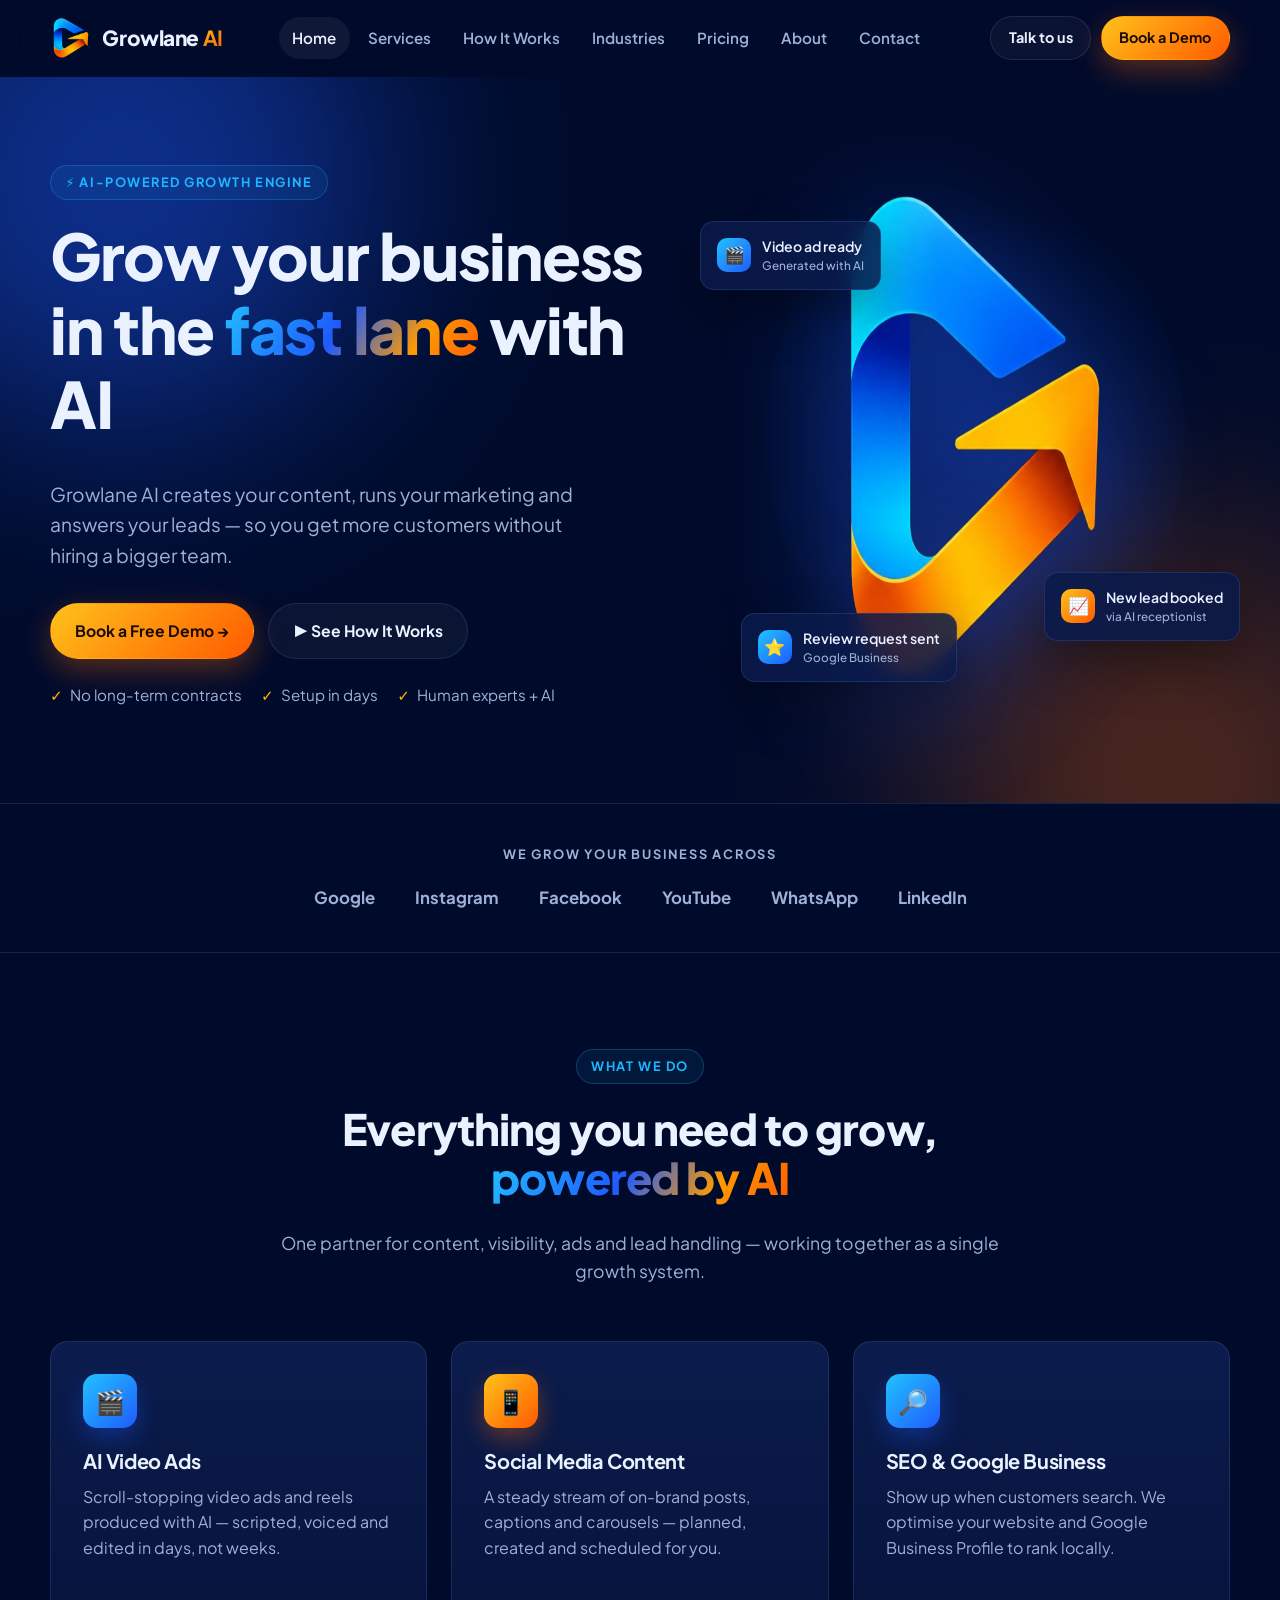
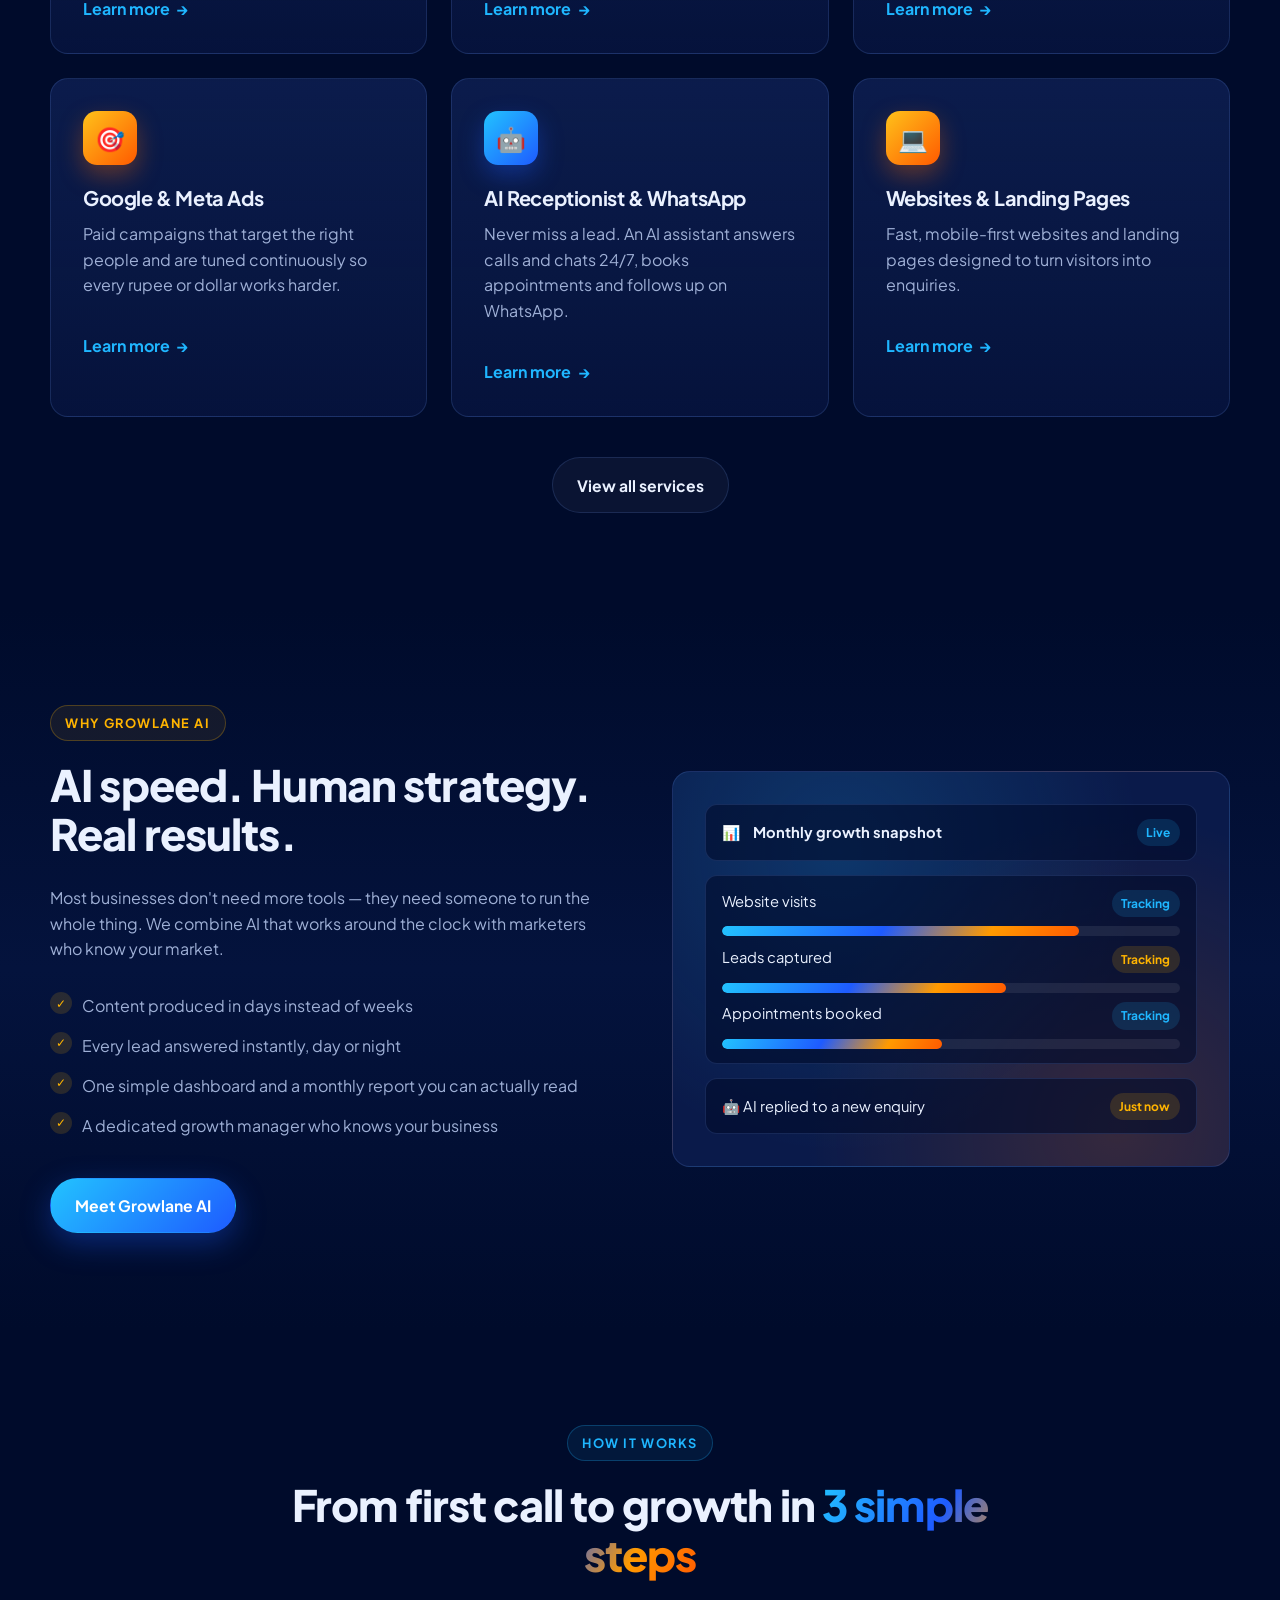
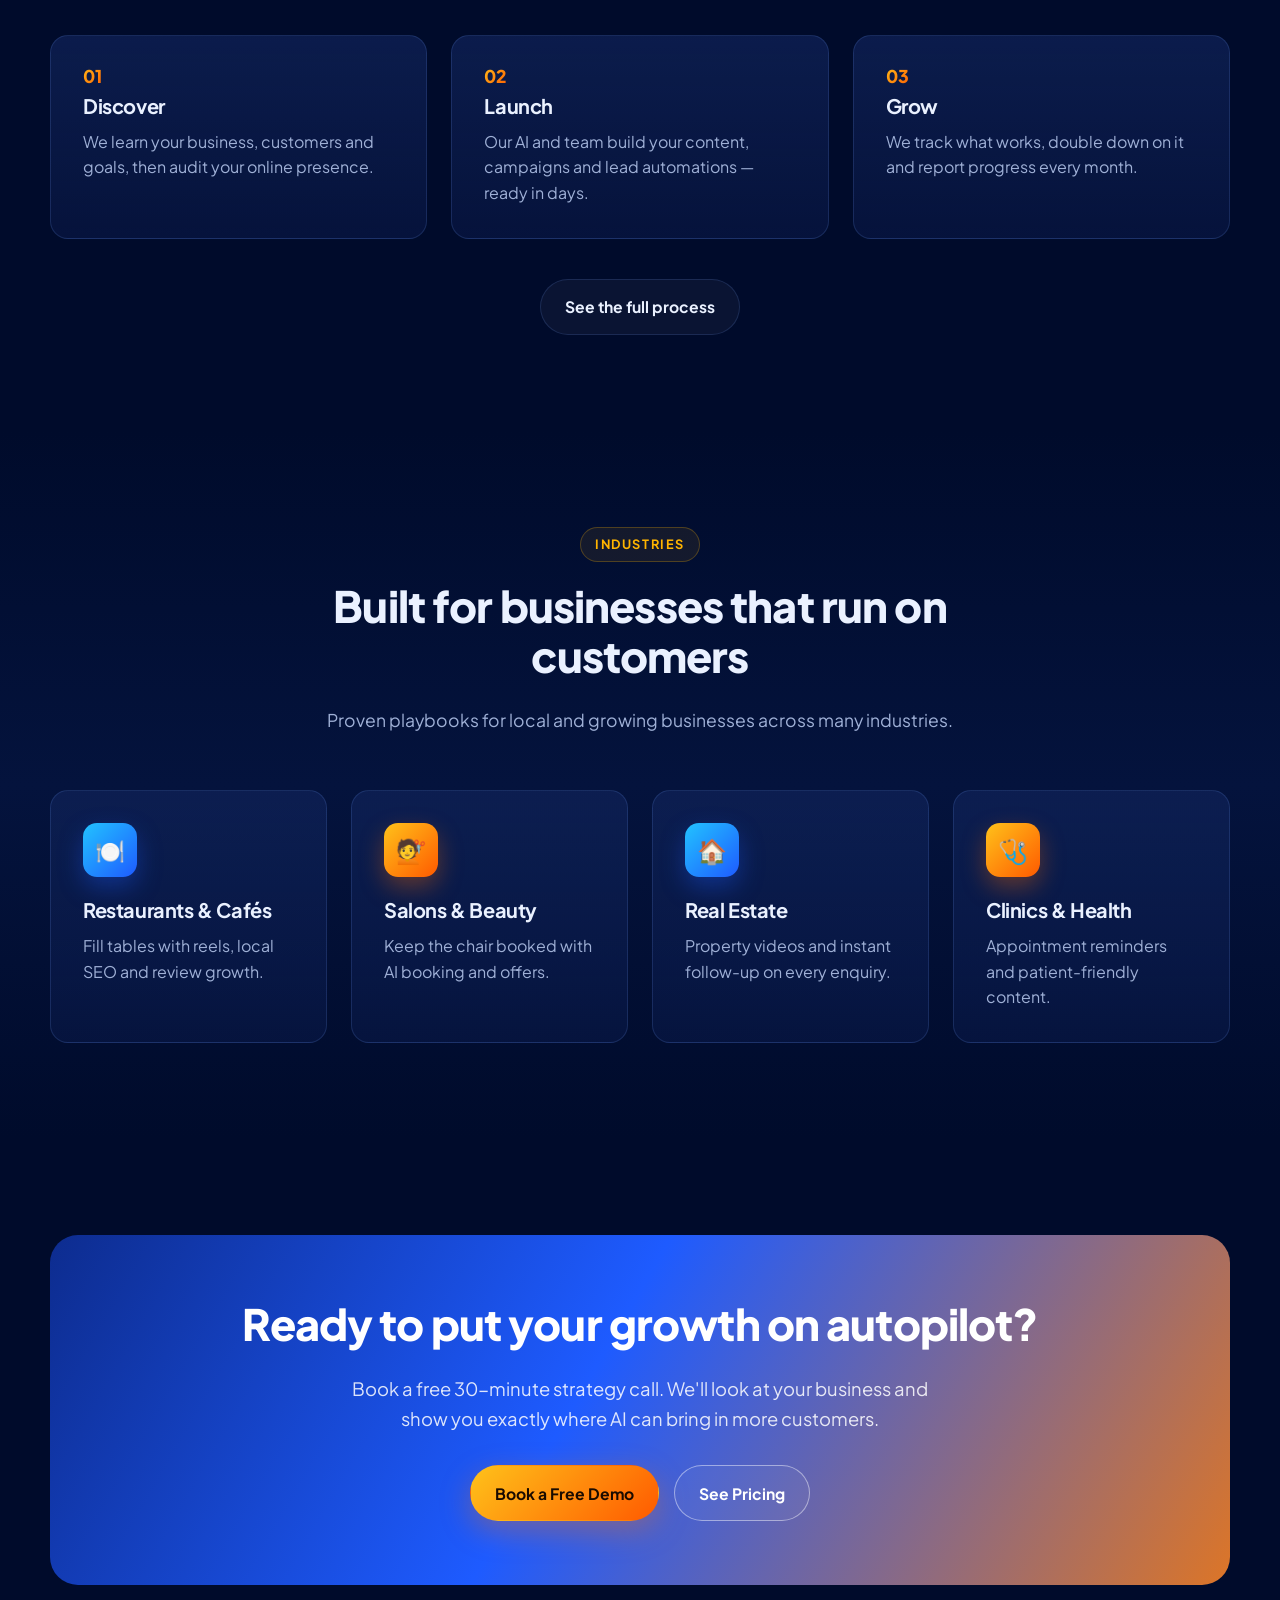
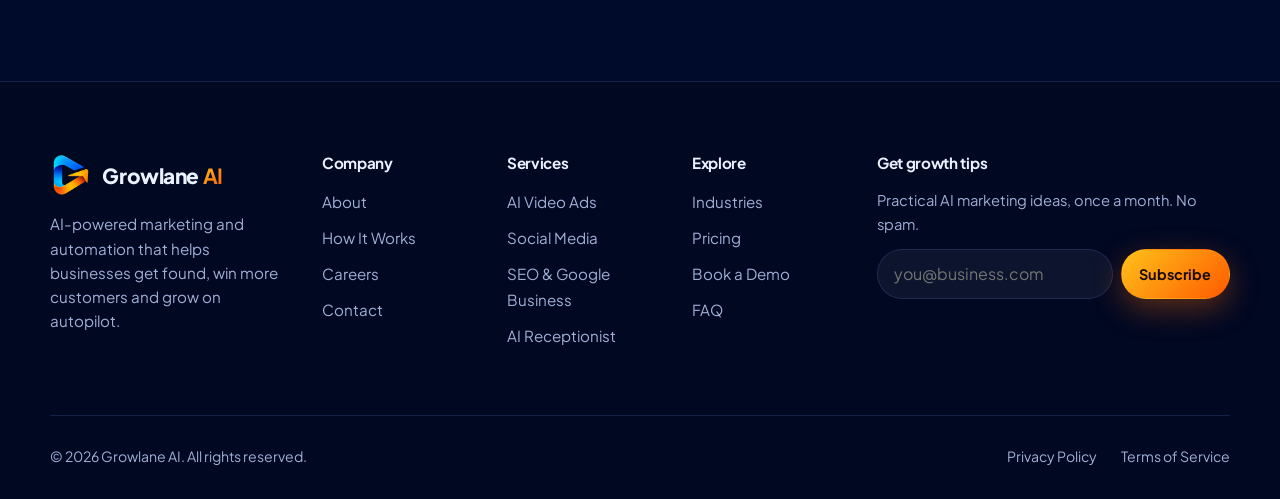
==== index.html @ 58bf6628 "Build Growlane AI multi-page website - 12 pages: home, services, how it works, industries, pricing, " ====
<!DOCTYPE html>
<html lang="en">
<head>
<meta charset="UTF-8">
<meta name="viewport" content="width=device-width, initial-scale=1.0">
<title>Growlane AI — AI-Powered Growth for Your Business</title>
<meta name="description" content="Growlane AI creates your content, runs your marketing and answers your leads with AI — so your business grows faster.">
<meta name="theme-color" content="#000b2b">
<meta property="og:title" content="Growlane AI — AI-Powered Growth for Your Business">
<meta property="og:description" content="Growlane AI creates your content, runs your marketing and answers your leads with AI — so your business grows faster.">
<meta property="og:type" content="website">
<meta property="og:image" content="assets/img/growlane-logo.png">
<link rel="icon" type="image/png" href="assets/img/favicon.png">
<link rel="apple-touch-icon" href="assets/img/apple-touch-icon.png">
<link rel="preconnect" href="https://fonts.googleapis.com">
<link rel="preconnect" href="https://fonts.gstatic.com" crossorigin>
<link href="https://fonts.googleapis.com/css2?family=Plus+Jakarta+Sans:wght@400;500;600;700;800&display=swap" rel="stylesheet">
<link rel="stylesheet" href="assets/css/style.css">
</head>
<body>
<a class="skip-link" href="#main">Skip to content</a>
<header class="site-header">
  <div class="container nav">
    <a href="index.html" class="brand" aria-label="Growlane AI home">
      <img src="assets/img/growlane-logo.png" alt="Growlane AI logo" width="42" height="42">
      <span>Growlane <b>AI</b></span>
    </a>
    <ul class="nav-links" id="nav-links"><li><a href="index.html" class="active" aria-current="page">Home</a></li><li><a href="services.html">Services</a></li><li><a href="how-it-works.html">How It Works</a></li><li><a href="industries.html">Industries</a></li><li><a href="pricing.html">Pricing</a></li><li><a href="about.html">About</a></li><li><a href="contact.html">Contact</a></li></ul>
    <div class="nav-cta">
      <a href="contact.html" class="btn btn-ghost btn-sm">Talk to us</a>
      <a href="demo.html" class="btn btn-primary btn-sm">Book a Demo</a>
      <button class="menu-toggle" aria-label="Open menu" aria-controls="nav-links" aria-expanded="false"><svg viewBox="0 0 24 24" fill="none" stroke="currentColor" stroke-width="2" stroke-linecap="round"><path d="M4 7h16M4 12h16M4 17h16"/></svg></button>
    </div>
  </div>
</header>
<main id="main">
<section class="hero">
  <div class="container hero-grid">
    <div>
      <span class="eyebrow">⚡ AI-powered growth engine</span>
      <h1>Grow your business in the <span class="grad-text">fast lane</span> with AI</h1>
      <p class="lead">Growlane AI creates your content, runs your marketing and answers your leads — so you get more customers without hiring a bigger team.</p>
      <div class="hero-actions">
        <a href="demo.html" class="btn btn-primary">Book a Free Demo →</a>
        <a href="how-it-works.html" class="btn btn-ghost">▶ See How It Works</a>
      </div>
      <ul class="hero-points">
        <li>No long-term contracts</li>
        <li>Setup in days</li>
        <li>Human experts + AI</li>
      </ul>
    </div>
    <div class="hero-visual">
      <div class="logo-orb"><img src="assets/img/growlane-logo.png" alt="Growlane AI logo" width="512" height="512"></div>
      <div class="float-card one"><span class="dot" style="background:var(--grad-blue)">🎬</span><div>Video ad ready<small>Generated with AI</small></div></div>
      <div class="float-card two"><span class="dot" style="background:var(--grad-orange)">📈</span><div>New lead booked<small>via AI receptionist</small></div></div>
      <div class="float-card three"><span class="dot" style="background:var(--grad-blue)">⭐</span><div>Review request sent<small>Google Business</small></div></div>
    </div>
  </div>
</section>

<div class="strip">
  <div class="container strip-inner">
    <span class="label">We grow your business across</span>
    <span>Google</span><span>Instagram</span><span>Facebook</span><span>YouTube</span><span>WhatsApp</span><span>LinkedIn</span>
  </div>
</div>

<section>
  <div class="container">
    <div class="section-head reveal">
      <span class="eyebrow">What we do</span>
      <h2>Everything you need to grow, <span class="grad-text">powered by AI</span></h2>
      <p>One partner for content, visibility, ads and lead handling — working together as a single growth system.</p>
    </div>
    <div class="grid grid-3">
      <div class="card reveal">
        <div class="icon ">🎬</div>
        <h3>AI Video Ads</h3>
        <p>Scroll-stopping video ads and reels produced with AI — scripted, voiced and edited in days, not weeks.</p>
        <a href="services.html#ai-video" class="card-link">Learn more</a>
      </div>
      <div class="card reveal">
        <div class="icon orange">📱</div>
        <h3>Social Media Content</h3>
        <p>A steady stream of on-brand posts, captions and carousels — planned, created and scheduled for you.</p>
        <a href="services.html#social" class="card-link">Learn more</a>
      </div>
      <div class="card reveal">
        <div class="icon ">🔎</div>
        <h3>SEO & Google Business</h3>
        <p>Show up when customers search. We optimise your website and Google Business Profile to rank locally.</p>
        <a href="services.html#seo" class="card-link">Learn more</a>
      </div>
      <div class="card reveal">
        <div class="icon orange">🎯</div>
        <h3>Google & Meta Ads</h3>
        <p>Paid campaigns that target the right people and are tuned continuously so every rupee or dollar works harder.</p>
        <a href="services.html#ads" class="card-link">Learn more</a>
      </div>
      <div class="card reveal">
        <div class="icon ">🤖</div>
        <h3>AI Receptionist & WhatsApp</h3>
        <p>Never miss a lead. An AI assistant answers calls and chats 24/7, books appointments and follows up on WhatsApp.</p>
        <a href="services.html#ai-receptionist" class="card-link">Learn more</a>
      </div>
      <div class="card reveal">
        <div class="icon orange">💻</div>
        <h3>Websites & Landing Pages</h3>
        <p>Fast, mobile-first websites and landing pages designed to turn visitors into enquiries.</p>
        <a href="services.html#websites" class="card-link">Learn more</a>
      </div>
    </div>
    <div style="text-align:center;margin-top:2.5rem"><a href="services.html" class="btn btn-ghost">View all services</a></div>
  </div>
</section>

<section class="alt-bg">
  <div class="container">
    <div class="split">
      <div class="reveal">
        <span class="eyebrow orange">Why Growlane AI</span>
        <h2>AI speed. Human strategy. Real results.</h2>
        <p>Most businesses don't need more tools — they need someone to run the whole thing. We combine AI that works around the clock with marketers who know your market.</p>
        <ul class="check-list">
          <li>Content produced in days instead of weeks</li>
          <li>Every lead answered instantly, day or night</li>
          <li>One simple dashboard and a monthly report you can actually read</li>
          <li>A dedicated growth manager who knows your business</li>
        </ul>
        <a href="about.html" class="btn btn-blue">Meet Growlane AI</a>
      </div>
      <div class="split-media reveal">
        <div class="mock-row">📊 <strong>Monthly growth snapshot</strong><span class="badge">Live</span></div>
        <div class="mock-row" style="flex-direction:column;align-items:stretch;gap:.6rem">
          <div style="display:flex;justify-content:space-between"><span>Website visits</span><span class="badge">Tracking</span></div>
          <div class="bar"><span style="width:78%"></span></div>
          <div style="display:flex;justify-content:space-between"><span>Leads captured</span><span class="badge orange">Tracking</span></div>
          <div class="bar"><span style="width:62%"></span></div>
          <div style="display:flex;justify-content:space-between"><span>Appointments booked</span><span class="badge">Tracking</span></div>
          <div class="bar"><span style="width:48%"></span></div>
        </div>
        <div class="mock-row">🤖 AI replied to a new enquiry<span class="badge orange">Just now</span></div>
      </div>
    </div>
  </div>
</section>

<section>
  <div class="container">
    <div class="section-head reveal">
      <span class="eyebrow">How it works</span>
      <h2>From first call to growth in <span class="grad-text">3 simple steps</span></h2>
    </div>
    <div class="grid grid-3 steps">
      <div class="card step reveal"><h3>Discover</h3><p>We learn your business, customers and goals, then audit your online presence.</p></div>
      <div class="card step reveal"><h3>Launch</h3><p>Our AI and team build your content, campaigns and lead automations — ready in days.</p></div>
      <div class="card step reveal"><h3>Grow</h3><p>We track what works, double down on it and report progress every month.</p></div>
    </div>
    <div style="text-align:center;margin-top:2.5rem"><a href="how-it-works.html" class="btn btn-ghost">See the full process</a></div>
  </div>
</section>

<section class="alt-bg">
  <div class="container">
    <div class="section-head reveal">
      <span class="eyebrow orange">Industries</span>
      <h2>Built for businesses that run on customers</h2>
      <p>Proven playbooks for local and growing businesses across many industries.</p>
    </div>
    <div class="grid grid-4">
      <a href="industries.html#restaurants" class="card reveal"><div class="icon">🍽️</div><h3>Restaurants &amp; Cafés</h3><p>Fill tables with reels, local SEO and review growth.</p></a>
      <a href="industries.html#salons" class="card reveal"><div class="icon orange">💇</div><h3>Salons &amp; Beauty</h3><p>Keep the chair booked with AI booking and offers.</p></a>
      <a href="industries.html#real-estate" class="card reveal"><div class="icon">🏠</div><h3>Real Estate</h3><p>Property videos and instant follow-up on every enquiry.</p></a>
      <a href="industries.html#clinics" class="card reveal"><div class="icon orange">🩺</div><h3>Clinics &amp; Health</h3><p>Appointment reminders and patient-friendly content.</p></a>
    </div>
  </div>
</section>

<section>
  <div class="container">
    <div class="cta-band reveal">
      <h2>Ready to put your growth on autopilot?</h2>
      <p>Book a free 30-minute strategy call. We'll look at your business and show you exactly where AI can bring in more customers.</p>
      <div class="actions">
        <a href="demo.html" class="btn btn-primary">Book a Free Demo</a>
        <a href="pricing.html" class="btn btn-ghost">See Pricing</a>
      </div>
    </div>
  </div>
</section>
</main>
<footer class="site-footer">
  <div class="container">
    <div class="footer-grid">
      <div class="footer-about">
        <a href="index.html" class="brand"><img src="assets/img/growlane-logo.png" alt="Growlane AI logo" width="42" height="42"><span>Growlane <b>AI</b></span></a>
        <p>AI-powered marketing and automation that helps businesses get found, win more customers and grow on autopilot.</p>
      </div>
      <div>
        <h4>Company</h4>
        <ul>
          <li><a href="about.html">About</a></li>
          <li><a href="how-it-works.html">How It Works</a></li>
          <li><a href="careers.html">Careers</a></li>
          <li><a href="contact.html">Contact</a></li>
        </ul>
      </div>
      <div>
        <h4>Services</h4>
        <ul>
          <li><a href="services.html#ai-video">AI Video Ads</a></li>
          <li><a href="services.html#social">Social Media</a></li>
          <li><a href="services.html#seo">SEO &amp; Google Business</a></li>
          <li><a href="services.html#ai-receptionist">AI Receptionist</a></li>
        </ul>
      </div>
      <div>
        <h4>Explore</h4>
        <ul>
          <li><a href="industries.html">Industries</a></li>
          <li><a href="pricing.html">Pricing</a></li>
          <li><a href="demo.html">Book a Demo</a></li>
          <li><a href="pricing.html#faq">FAQ</a></li>
        </ul>
      </div>
      <div class="footer-news">
        <h4>Get growth tips</h4>
        <p style="font-size:.92rem;margin:0">Practical AI marketing ideas, once a month. No spam.</p>
        <form class="newsletter" novalidate>
          <label for="nl-email" class="skip-link">Email address</label>
          <input id="nl-email" type="email" placeholder="you@business.com" aria-label="Email address">
          <button class="btn btn-primary btn-sm" type="submit">Subscribe</button>
        </form>
        <div class="newsletter-msg" aria-live="polite"></div>
      </div>
    </div>
    <div class="footer-bottom">
      <span>&copy; <span data-year>2026</span> Growlane AI. All rights reserved.</span>
      <div class="links"><a href="privacy.html">Privacy Policy</a><a href="terms.html">Terms of Service</a></div>
    </div>
  </div>
</footer>
<button class="to-top" aria-label="Back to top">↑</button>
<script src="assets/js/main.js"></script>
</body>
</html>
---- assets/css/style.css ----
/* ==========================================================
   Growlane AI — main stylesheet
   Brand colours come from the logo: deep navy, electric blue,
   and a warm orange "growth" arrow.
   ========================================================== */
:root {
  --bg: #000b2b;
  --bg-2: #04133d;
  --surface: #0a1a4a;
  --surface-2: #0f2257;
  --border: rgba(120, 160, 255, 0.16);
  --text: #eaf1ff;
  --muted: #9fb0d6;
  --blue: #1fb6ff;
  --blue-2: #1e5bff;
  --orange: #ffb400;
  --orange-2: #ff5a00;
  --grad-blue: linear-gradient(135deg, #22c3ff 0%, #1e5bff 100%);
  --grad-orange: linear-gradient(135deg, #ffc21a 0%, #ff5a00 100%);
  --grad-brand: linear-gradient(120deg, #22c3ff 0%, #1e5bff 45%, #ff9a00 75%, #ff5a00 100%);
  --radius: 18px;
  --radius-sm: 12px;
  --shadow: 0 20px 50px rgba(0, 0, 0, 0.35);
  --max: 1180px;
  --font: "Plus Jakarta Sans", system-ui, -apple-system, "Segoe UI", Roboto, sans-serif;
}

*, *::before, *::after { box-sizing: border-box; }
html { scroll-behavior: smooth; }
body {
  margin: 0;
  font-family: var(--font);
  background: var(--bg);
  color: var(--text);
  line-height: 1.6;
  -webkit-font-smoothing: antialiased;
  overflow-x: hidden;
}
img { max-width: 100%; display: block; }
a { color: inherit; text-decoration: none; }
h1, h2, h3, h4 { line-height: 1.15; margin: 0 0 0.6em; letter-spacing: -0.02em; }
h1 { font-size: clamp(2.3rem, 5.2vw, 4rem); font-weight: 800; }
h2 { font-size: clamp(1.8rem, 3.5vw, 2.7rem); font-weight: 800; }
h3 { font-size: 1.25rem; font-weight: 700; }
p { margin: 0 0 1em; color: var(--muted); }
.container { width: min(100% - 2.5rem, var(--max)); margin-inline: auto; }
.grad-text { background: var(--grad-brand); -webkit-background-clip: text; background-clip: text; color: transparent; }
.eyebrow {
  display: inline-flex; align-items: center; gap: 0.5rem;
  font-size: 0.8rem; font-weight: 700; letter-spacing: 0.12em; text-transform: uppercase;
  color: var(--blue); background: rgba(31, 182, 255, 0.08); border: 1px solid rgba(31, 182, 255, 0.25);
  padding: 0.4rem 0.9rem; border-radius: 999px; margin-bottom: 1.2rem;
}
.eyebrow.orange { color: var(--orange); background: rgba(255, 180, 0, 0.08); border-color: rgba(255, 180, 0, 0.25); }
.skip-link { position: absolute; left: -999px; top: 0; background: var(--orange); color: #000; padding: 0.6rem 1rem; z-index: 100; }
.skip-link:focus { left: 1rem; }

/* ---------- Buttons ---------- */
.btn {
  display: inline-flex; align-items: center; justify-content: center; gap: 0.55rem;
  font: inherit; font-weight: 700; font-size: 0.98rem; cursor: pointer;
  padding: 0.9rem 1.5rem; border-radius: 999px; border: 1px solid transparent;
  transition: transform 0.2s ease, box-shadow 0.2s ease, background 0.2s ease, border-color 0.2s;
  white-space: nowrap;
}
.btn:hover { transform: translateY(-2px); }
.btn:focus-visible { outline: 3px solid var(--blue); outline-offset: 3px; }
.btn-primary { background: var(--grad-orange); color: #1a0b00; box-shadow: 0 10px 30px rgba(255, 110, 0, 0.35); }
.btn-primary:hover { box-shadow: 0 14px 40px rgba(255, 110, 0, 0.5); }
.btn-blue { background: var(--grad-blue); color: #fff; box-shadow: 0 10px 30px rgba(30, 91, 255, 0.35); }
.btn-ghost { background: rgba(255, 255, 255, 0.04); border-color: var(--border); color: var(--text); }
.btn-ghost:hover { border-color: rgba(31, 182, 255, 0.6); background: rgba(31, 182, 255, 0.08); }
.btn-block { width: 100%; }
.btn-sm { padding: 0.6rem 1.1rem; font-size: 0.9rem; }

/* ---------- Header ---------- */
.site-header {
  position: sticky; top: 0; z-index: 50;
  background: rgba(0, 11, 43, 0.72); backdrop-filter: blur(14px); -webkit-backdrop-filter: blur(14px);
  border-bottom: 1px solid transparent; transition: border-color 0.2s, background 0.2s;
}
.site-header.scrolled { border-color: var(--border); background: rgba(0, 11, 43, 0.92); }
.nav { display: flex; align-items: center; justify-content: space-between; height: 76px; gap: 1rem; }
.brand { display: flex; align-items: center; gap: 0.65rem; font-weight: 800; font-size: 1.3rem; letter-spacing: -0.02em; }
.brand img { width: 42px; height: 42px; }
.brand span b { background: var(--grad-orange); -webkit-background-clip: text; background-clip: text; color: transparent; }
.nav-links { display: flex; align-items: center; gap: 0.3rem; list-style: none; margin: 0; padding: 0; }
.nav-links a { display: block; padding: 0.55rem 0.85rem; border-radius: 999px; font-weight: 600; font-size: 0.95rem; color: var(--muted); transition: color 0.2s, background 0.2s; }
.nav-links a:hover, .nav-links a.active { color: var(--text); background: rgba(255, 255, 255, 0.06); }
.nav-cta { display: flex; gap: 0.6rem; align-items: center; }
.menu-toggle { display: none; background: none; border: 1px solid var(--border); color: var(--text); width: 44px; height: 44px; border-radius: 12px; cursor: pointer; }
.menu-toggle svg { width: 22px; height: 22px; margin: auto; }

@media (max-width: 1020px) {
  .menu-toggle { display: grid; place-items: center; }
  .nav-links, .nav-cta .btn-ghost { display: none; }
  .nav-links.open {
    display: flex; flex-direction: column; align-items: stretch;
    position: absolute; top: 76px; left: 0; right: 0; padding: 1rem 1.25rem 1.5rem;
    background: var(--bg-2); border-bottom: 1px solid var(--border); box-shadow: var(--shadow);
  }
  .nav-links.open a { padding: 0.85rem 1rem; font-size: 1.05rem; }
}
@media (max-width: 480px) { .nav-cta .btn-primary { display: none; } }

/* ---------- Sections ---------- */
section { padding: 6rem 0; position: relative; }
.section-head { max-width: 720px; margin: 0 auto 3.5rem; text-align: center; }
.section-head p { font-size: 1.1rem; }
.alt-bg { background: linear-gradient(180deg, var(--bg) 0%, var(--bg-2) 50%, var(--bg) 100%); }

/* Hero */
.hero { padding: 5.5rem 0 6rem; overflow: hidden; }
.hero::before, .hero::after {
  content: ""; position: absolute; border-radius: 50%; filter: blur(110px); opacity: 0.45; pointer-events: none;
}
.hero::before { width: 520px; height: 520px; background: #1e5bff; top: -160px; left: -140px; }
.hero::after { width: 460px; height: 460px; background: #ff6a00; bottom: -200px; right: -120px; opacity: 0.3; }
.hero-grid { display: grid; grid-template-columns: 1.1fr 0.9fr; gap: 3rem; align-items: center; position: relative; z-index: 1; }
.hero p.lead { font-size: 1.2rem; max-width: 560px; }
.hero-actions { display: flex; flex-wrap: wrap; gap: 0.9rem; margin: 2rem 0 1.5rem; }
.hero-points { display: flex; flex-wrap: wrap; gap: 1.2rem; list-style: none; padding: 0; margin: 0; color: var(--muted); font-size: 0.95rem; }
.hero-points li { display: flex; align-items: center; gap: 0.45rem; }
.hero-points li::before { content: "✓"; color: var(--orange); font-weight: 800; }
.hero-visual { position: relative; display: grid; place-items: center; }
.hero-visual .logo-orb {
  width: min(100%, 420px); aspect-ratio: 1; border-radius: 50%; display: grid; place-items: center;
  background: radial-gradient(circle at 50% 50%, rgba(30, 91, 255, 0.25), rgba(0, 11, 43, 0) 70%);
  animation: float 6s ease-in-out infinite;
}
.hero-visual .logo-orb img { width: 72%; filter: drop-shadow(0 30px 60px rgba(30, 91, 255, 0.45)); }
.float-card {
  position: absolute; background: rgba(10, 26, 74, 0.85); border: 1px solid var(--border); backdrop-filter: blur(10px);
  border-radius: 14px; padding: 0.8rem 1rem; display: flex; align-items: center; gap: 0.7rem; font-size: 0.88rem; font-weight: 600;
  box-shadow: var(--shadow);
}
.float-card .dot { width: 34px; height: 34px; border-radius: 10px; display: grid; place-items: center; font-size: 1.05rem; }
.float-card small { display: block; color: var(--muted); font-weight: 500; }
.float-card.one { top: 8%; left: -4%; animation: float 7s ease-in-out infinite; }
.float-card.two { bottom: 10%; right: -2%; animation: float 8s ease-in-out infinite reverse; }
.float-card.three { bottom: 2%; left: 4%; animation: float 9s ease-in-out infinite; }
@keyframes float { 0%, 100% { transform: translateY(0); } 50% { transform: translateY(-14px); } }

/* Page hero (inner pages) */
.page-hero { padding: 5rem 0 3.5rem; text-align: center; overflow: hidden; }
.page-hero::before { content: ""; position: absolute; width: 600px; height: 400px; left: 50%; top: -220px; transform: translateX(-50%); background: #1e5bff; filter: blur(130px); opacity: 0.35; pointer-events: none; }
.page-hero .container { position: relative; z-index: 1; max-width: 800px; }
.page-hero p { font-size: 1.15rem; }
.breadcrumb { font-size: 0.88rem; color: var(--muted); margin-bottom: 1rem; }
.breadcrumb a { color: var(--blue); }

/* Cards & grids */
.grid { display: grid; gap: 1.5rem; }
.grid-2 { grid-template-columns: repeat(2, 1fr); }
.grid-3 { grid-template-columns: repeat(3, 1fr); }
.grid-4 { grid-template-columns: repeat(4, 1fr); }
.card {
  background: linear-gradient(180deg, rgba(15, 34, 87, 0.75), rgba(10, 26, 74, 0.55));
  border: 1px solid var(--border); border-radius: var(--radius); padding: 2rem;
  transition: transform 0.25s ease, border-color 0.25s ease, box-shadow 0.25s;
}
.card:hover { transform: translateY(-5px); border-color: rgba(31, 182, 255, 0.45); box-shadow: var(--shadow); }
.card p:last-child { margin-bottom: 0; }
.icon {
  width: 54px; height: 54px; border-radius: 14px; display: grid; place-items: center;
  background: var(--grad-blue); margin-bottom: 1.3rem; font-size: 1.5rem;
  box-shadow: 0 10px 25px rgba(30, 91, 255, 0.35);
}
.icon.orange { background: var(--grad-orange); box-shadow: 0 10px 25px rgba(255, 110, 0, 0.35); }
.card ul { list-style: none; padding: 0; margin: 1rem 0 0; }
.card ul li { padding: 0.35rem 0 0.35rem 1.6rem; position: relative; color: var(--muted); font-size: 0.95rem; }
.card ul li::before { content: ""; position: absolute; left: 0; top: 0.75rem; width: 10px; height: 10px; border-radius: 50%; background: var(--grad-orange); }
.card-link { display: inline-flex; align-items: center; gap: 0.4rem; margin-top: 1.2rem; font-weight: 700; color: var(--blue); }
.card-link:hover { gap: 0.7rem; }
.card-link::after { content: "→"; transition: transform 0.2s; }

/* Strip of channels */
.strip { padding: 2.5rem 0; border-block: 1px solid var(--border); }
.strip-inner { display: flex; flex-wrap: wrap; justify-content: center; align-items: center; gap: 1rem 2.5rem; color: var(--muted); font-weight: 700; font-size: 1.05rem; }
.strip-inner .label { font-size: 0.8rem; text-transform: uppercase; letter-spacing: 0.14em; font-weight: 700; width: 100%; text-align: center; margin-bottom: 0.3rem; }

/* Steps */
.steps { counter-reset: step; }
.step { position: relative; padding-top: 3.6rem; }
.step::before {
  counter-increment: step; content: "0" counter(step);
  position: absolute; top: 1.6rem; left: 2rem; font-weight: 800; font-size: 1.1rem;
  background: var(--grad-orange); -webkit-background-clip: text; background-clip: text; color: transparent;
}

/* Split feature rows */
.split { display: grid; grid-template-columns: 1fr 1fr; gap: 4rem; align-items: center; }
.split + .split { margin-top: 6rem; }
.split.reverse .split-media { order: 2; }
.split-media {
  border-radius: var(--radius); border: 1px solid var(--border); padding: 2rem; min-height: 320px;
  background: radial-gradient(circle at 30% 20%, rgba(31, 182, 255, 0.18), transparent 60%), radial-gradient(circle at 80% 90%, rgba(255, 106, 0, 0.18), transparent 55%), var(--surface);
  display: flex; flex-direction: column; justify-content: center; gap: 0.9rem;
}
.mock-row { display: flex; align-items: center; gap: 0.8rem; background: rgba(0, 11, 43, 0.6); border: 1px solid var(--border); border-radius: 12px; padding: 0.85rem 1rem; font-size: 0.92rem; }
.mock-row .badge { margin-left: auto; }
.badge { display: inline-block; font-size: 0.75rem; font-weight: 700; padding: 0.25rem 0.6rem; border-radius: 999px; background: rgba(31, 182, 255, 0.15); color: var(--blue); }
.badge.orange { background: rgba(255, 180, 0, 0.15); color: var(--orange); }
.bar { height: 10px; border-radius: 99px; background: rgba(255, 255, 255, 0.08); overflow: hidden; }
.bar span { display: block; height: 100%; background: var(--grad-brand); border-radius: inherit; }
.check-list { list-style: none; padding: 0; margin: 1.5rem 0 2rem; }
.check-list li { padding: 0.45rem 0 0.45rem 2rem; position: relative; color: var(--muted); }
.check-list li::before { content: "✓"; position: absolute; left: 0; top: 0.4rem; width: 22px; height: 22px; border-radius: 50%; display: grid; place-items: center; font-size: 0.75rem; font-weight: 800; background: rgba(255, 180, 0, 0.15); color: var(--orange); }

/* Pricing */
.billing-toggle { display: inline-flex; align-items: center; gap: 0.3rem; padding: 0.35rem; background: var(--surface); border: 1px solid var(--border); border-radius: 999px; margin-top: 1rem; }
.billing-toggle button { font: inherit; font-weight: 700; font-size: 0.92rem; border: 0; cursor: pointer; padding: 0.6rem 1.2rem; border-radius: 999px; background: transparent; color: var(--muted); }
.billing-toggle button.active { background: var(--grad-blue); color: #fff; }
.billing-toggle .save { font-size: 0.72rem; color: var(--orange); margin-left: 0.3rem; }
.price-card { display: flex; flex-direction: column; position: relative; }
.price-card.featured { border-color: rgba(255, 150, 0, 0.6); background: linear-gradient(180deg, rgba(40, 34, 70, 0.9), rgba(10, 26, 74, 0.7)); }
.price-card .tag { position: absolute; top: -13px; left: 50%; transform: translateX(-50%); background: var(--grad-orange); color: #1a0b00; font-size: 0.78rem; font-weight: 800; padding: 0.3rem 0.9rem; border-radius: 999px; white-space: nowrap; }
.price { font-size: 2.8rem; font-weight: 800; color: var(--text); margin: 0.6rem 0 0.2rem; letter-spacing: -0.03em; }
.price small { font-size: 1rem; color: var(--muted); font-weight: 600; }
.price-card ul { flex: 1; margin-bottom: 1.8rem; }

/* FAQ */
.faq { max-width: 820px; margin: 0 auto; }
.faq-item { border: 1px solid var(--border); border-radius: var(--radius-sm); background: var(--surface); margin-bottom: 0.9rem; overflow: hidden; }
.faq-q { width: 100%; text-align: left; font: inherit; font-weight: 700; font-size: 1.05rem; color: var(--text); background: none; border: 0; padding: 1.25rem 1.5rem; cursor: pointer; display: flex; justify-content: space-between; align-items: center; gap: 1rem; }
.faq-q::after { content: "+"; font-size: 1.5rem; color: var(--orange); transition: transform 0.25s; flex-shrink: 0; }
.faq-item.open .faq-q::after { transform: rotate(45deg); }
.faq-a { max-height: 0; overflow: hidden; transition: max-height 0.3s ease; }
.faq-a p { padding: 0 1.5rem 1.3rem; margin: 0; }

/* CTA band */
.cta-band {
  border-radius: 28px; padding: 4rem 3rem; text-align: center; position: relative; overflow: hidden;
  background: linear-gradient(120deg, #0d2c8f 0%, #1e5bff 45%, #ff7a00 110%);
}
.cta-band h2 { color: #fff; }
.cta-band p { color: rgba(255, 255, 255, 0.85); font-size: 1.15rem; max-width: 620px; margin: 0 auto 2rem; }
.cta-band .btn-ghost { border-color: rgba(255, 255, 255, 0.45); color: #fff; }
.cta-band .actions { display: flex; flex-wrap: wrap; justify-content: center; gap: 0.9rem; }

/* Forms */
.form-card { background: var(--surface); border: 1px solid var(--border); border-radius: var(--radius); padding: 2.3rem; }
.form-row { display: grid; grid-template-columns: 1fr 1fr; gap: 1rem; }
.field { margin-bottom: 1.1rem; }
.field label { display: block; font-weight: 600; font-size: 0.92rem; margin-bottom: 0.45rem; }
.field input, .field select, .field textarea {
  width: 100%; font: inherit; color: var(--text); background: rgba(0, 11, 43, 0.7);
  border: 1px solid var(--border); border-radius: 12px; padding: 0.85rem 1rem; transition: border-color 0.2s, box-shadow 0.2s;
}
.field select option { background: var(--bg-2); }
.field textarea { min-height: 140px; resize: vertical; }
.field input:focus, .field select:focus, .field textarea:focus { outline: none; border-color: var(--blue); box-shadow: 0 0 0 3px rgba(31, 182, 255, 0.2); }
.field.invalid input, .field.invalid select, .field.invalid textarea { border-color: #ff5a5a; }
.field .error { display: none; color: #ff8080; font-size: 0.82rem; margin-top: 0.35rem; }
.field.invalid .error { display: block; }
.form-success { display: none; text-align: center; padding: 2rem 1rem; }
.form-success.show { display: block; }
.form-success .icon { margin: 0 auto 1.2rem; }
.checkbox { display: flex; gap: 0.6rem; align-items: flex-start; font-size: 0.9rem; color: var(--muted); }
.checkbox input { margin-top: 0.3rem; accent-color: var(--orange); }

.info-list { list-style: none; padding: 0; margin: 2rem 0 0; display: grid; gap: 1rem; }
.info-list li { display: flex; gap: 1rem; align-items: flex-start; background: var(--surface); border: 1px solid var(--border); border-radius: 14px; padding: 1.1rem 1.2rem; }
.info-list .icon { width: 44px; height: 44px; margin: 0; font-size: 1.15rem; flex-shrink: 0; }
.info-list strong { display: block; }
.info-list span { color: var(--muted); font-size: 0.95rem; }

/* Tabs (industries) */
.tabs { display: flex; flex-wrap: wrap; justify-content: center; gap: 0.6rem; margin-bottom: 2.5rem; }
.tab-btn { font: inherit; font-weight: 700; cursor: pointer; padding: 0.7rem 1.3rem; border-radius: 999px; border: 1px solid var(--border); background: var(--surface); color: var(--muted); transition: all 0.2s; }
.tab-btn:hover { color: var(--text); }
.tab-btn.active { background: var(--grad-blue); color: #fff; border-color: transparent; }
.tab-panel { display: none; }
.tab-panel.active { display: block; animation: fade 0.35s ease; }
@keyframes fade { from { opacity: 0; transform: translateY(8px); } to { opacity: 1; transform: none; } }

/* Values / jobs */
.job { display: flex; justify-content: space-between; align-items: center; gap: 1.5rem; flex-wrap: wrap; }
.job h3 { margin-bottom: 0.3rem; }
.job .meta { display: flex; gap: 0.5rem; flex-wrap: wrap; }

/* Legal */
.legal { max-width: 820px; margin: 0 auto; }
.legal h2 { font-size: 1.45rem; margin-top: 2.5rem; }
.legal ul { color: var(--muted); }
.legal .updated { font-size: 0.9rem; color: var(--muted); }

/* Footer */
.site-footer { border-top: 1px solid var(--border); padding: 4.5rem 0 2rem; background: #000822; }
.footer-grid { display: grid; grid-template-columns: 1.6fr 1fr 1fr 1fr 1.4fr; gap: 2.5rem; }
.footer-grid h4 { font-size: 0.95rem; margin-bottom: 1.1rem; }
.footer-grid ul { list-style: none; padding: 0; margin: 0; }
.footer-grid li { margin-bottom: 0.65rem; }
.footer-grid li a { color: var(--muted); font-size: 0.95rem; transition: color 0.2s; }
.footer-grid li a:hover { color: var(--orange); }
.footer-about p { font-size: 0.95rem; margin-top: 1rem; max-width: 300px; }
.newsletter { display: flex; gap: 0.5rem; margin-top: 0.8rem; }
.newsletter input { flex: 1; min-width: 0; font: inherit; color: var(--text); background: rgba(255, 255, 255, 0.05); border: 1px solid var(--border); border-radius: 999px; padding: 0.7rem 1rem; }
.newsletter input:focus { outline: none; border-color: var(--blue); }
.newsletter-msg { font-size: 0.85rem; margin-top: 0.6rem; min-height: 1.2em; }
.newsletter-msg.ok { color: #6ee7a8; }
.newsletter-msg.err { color: #ff8080; }
.footer-bottom { display: flex; justify-content: space-between; flex-wrap: wrap; gap: 1rem; margin-top: 3.5rem; padding-top: 1.8rem; border-top: 1px solid var(--border); color: var(--muted); font-size: 0.88rem; }
.footer-bottom a:hover { color: var(--text); }
.footer-bottom .links { display: flex; gap: 1.5rem; }

/* Back to top */
.to-top { position: fixed; right: 1.4rem; bottom: 1.4rem; width: 48px; height: 48px; border-radius: 50%; border: 0; cursor: pointer; background: var(--grad-orange); color: #1a0b00; font-size: 1.3rem; font-weight: 800; box-shadow: var(--shadow); opacity: 0; pointer-events: none; transform: translateY(10px); transition: all 0.25s; z-index: 40; }
.to-top.show { opacity: 1; pointer-events: auto; transform: none; }

/* Toast */
.toast { position: fixed; left: 50%; bottom: 1.5rem; transform: translate(-50%, 20px); background: var(--surface-2); border: 1px solid var(--border); color: var(--text); padding: 0.9rem 1.3rem; border-radius: 12px; box-shadow: var(--shadow); opacity: 0; pointer-events: none; transition: all 0.3s; z-index: 60; font-weight: 600; }
.toast.show { opacity: 1; transform: translate(-50%, 0); }

/* Reveal on scroll */
.reveal { opacity: 0; transform: translateY(24px); transition: opacity 0.7s ease, transform 0.7s ease; }
.reveal.visible { opacity: 1; transform: none; }
@media (prefers-reduced-motion: reduce) {
  *, *::before, *::after { animation: none !important; transition: none !important; }
  .reveal { opacity: 1; transform: none; }
}

/* 404 */
.not-found { min-height: 70vh; display: grid; place-items: center; text-align: center; }
.not-found .code { font-size: clamp(5rem, 16vw, 9rem); font-weight: 800; line-height: 1; }

/* Responsive */
@media (max-width: 1020px) {
  .hero-grid, .split { grid-template-columns: 1fr; gap: 3rem; }
  .split.reverse .split-media { order: 0; }
  .hero-visual { max-width: 460px; margin: 0 auto; }
  .grid-4 { grid-template-columns: repeat(2, 1fr); }
  .grid-3 { grid-template-columns: repeat(2, 1fr); }
  .footer-grid { grid-template-columns: 1fr 1fr 1fr; }
  .footer-about, .footer-news { grid-column: span 3; }
}
@media (max-width: 680px) {
  section { padding: 4.5rem 0; }
  .grid-2, .grid-3, .grid-4, .form-row { grid-template-columns: 1fr; }
  .footer-grid { grid-template-columns: 1fr 1fr; }
  .footer-about, .footer-news { grid-column: span 2; }
  .cta-band { padding: 3rem 1.5rem; }
  .form-card { padding: 1.6rem; }
  .float-card.one { left: 0; }
  .float-card.two { right: 0; }
}
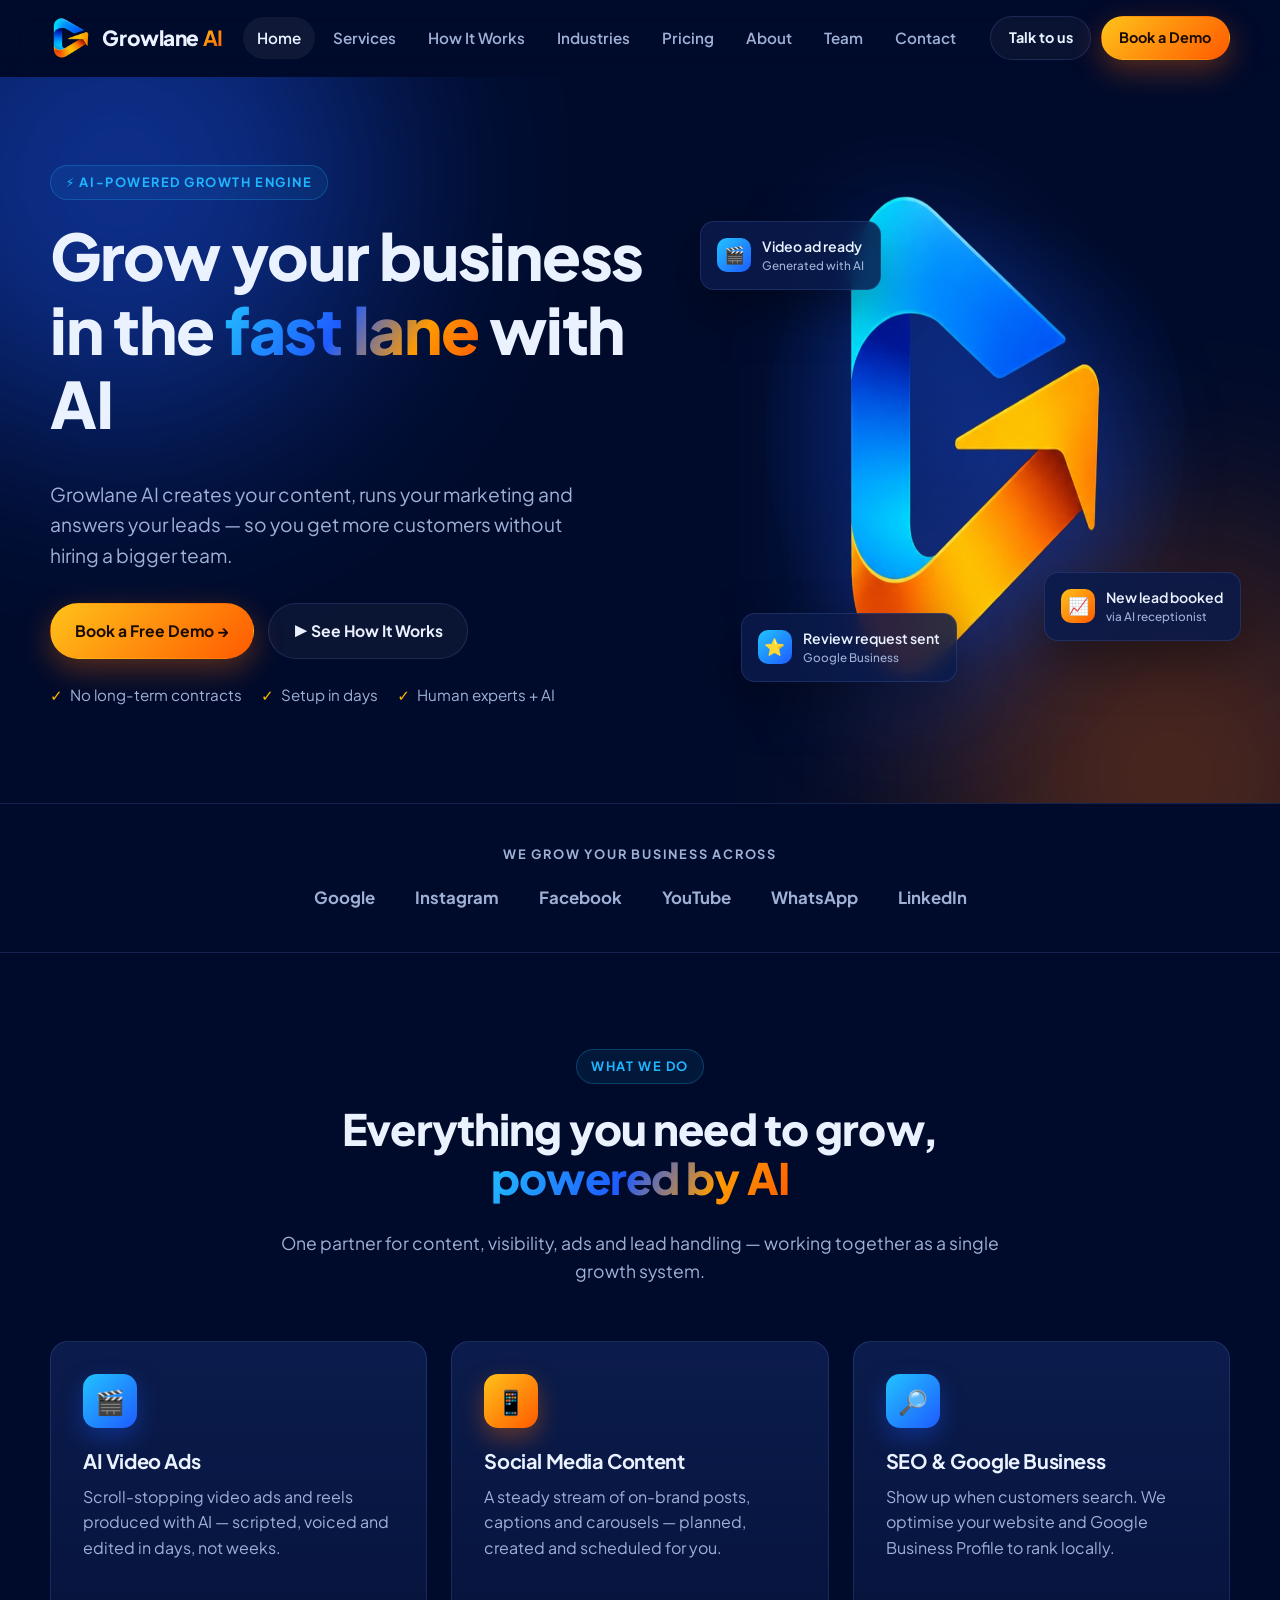
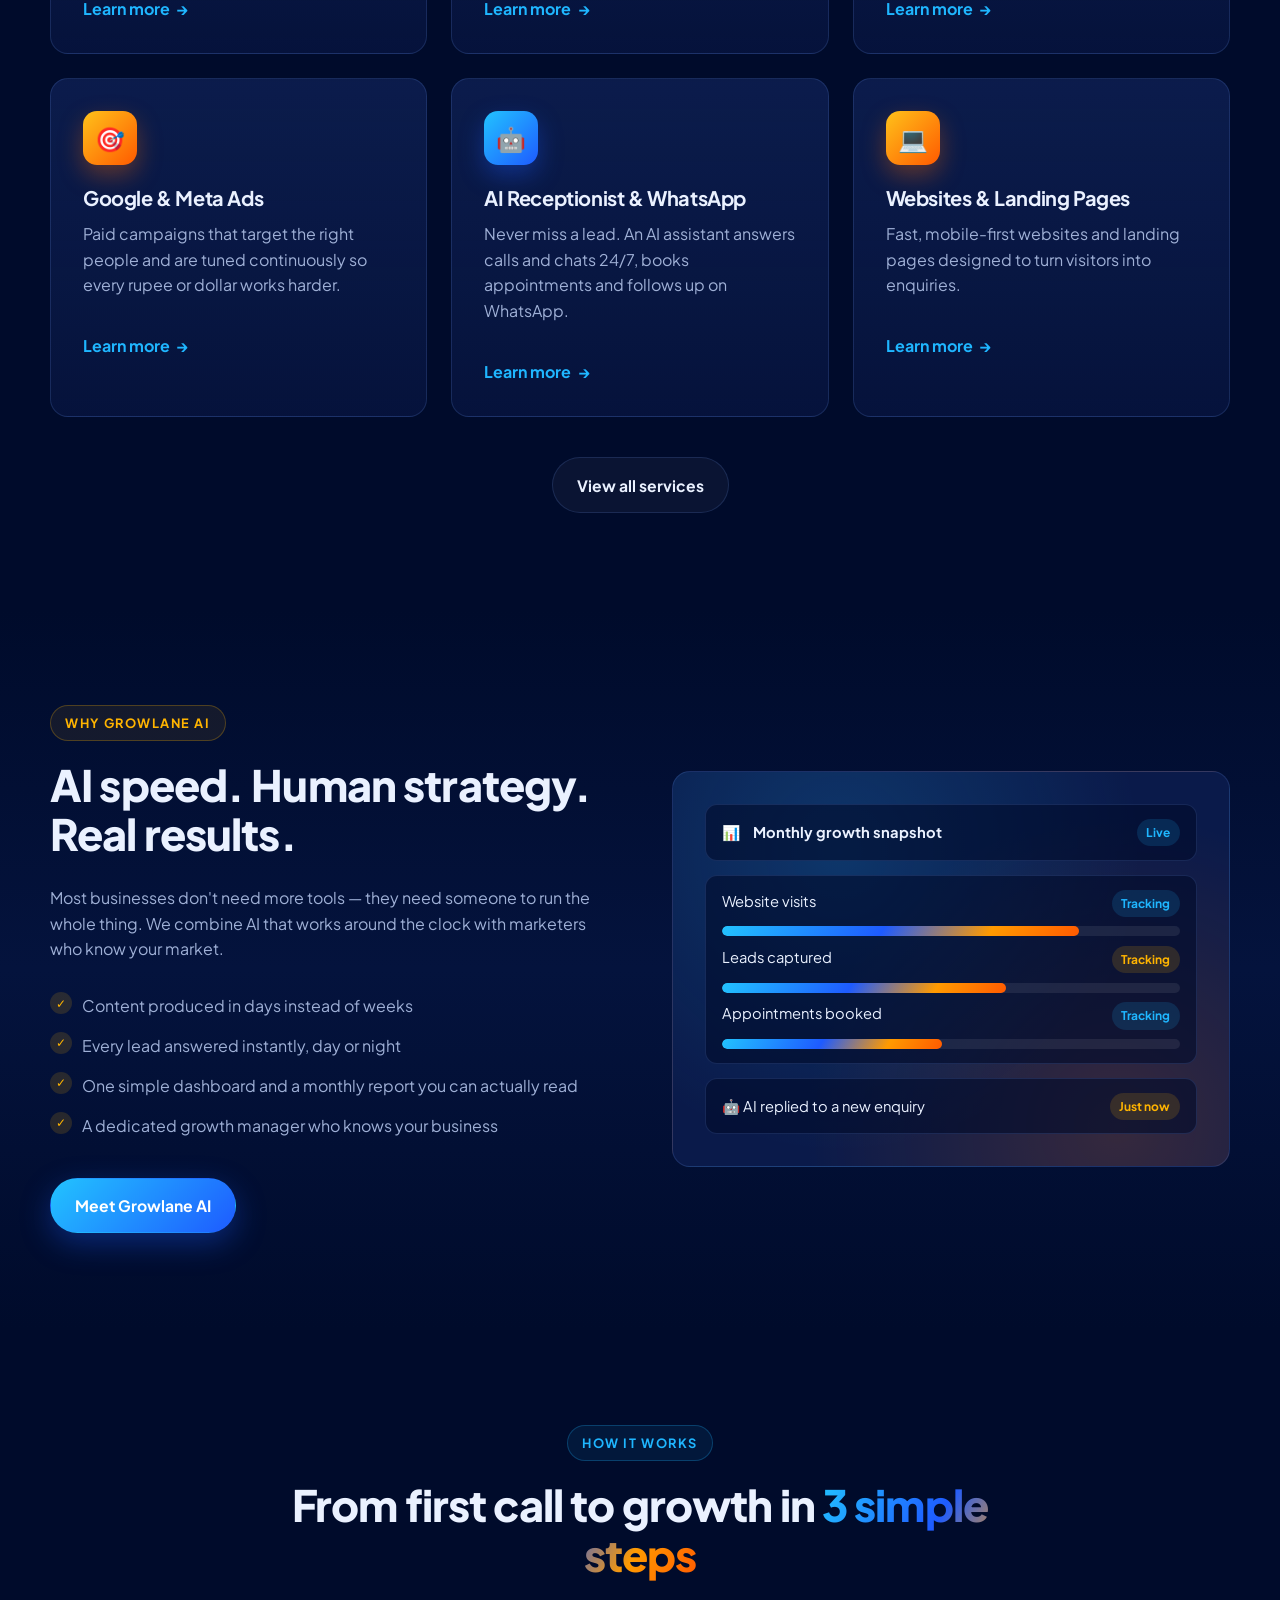
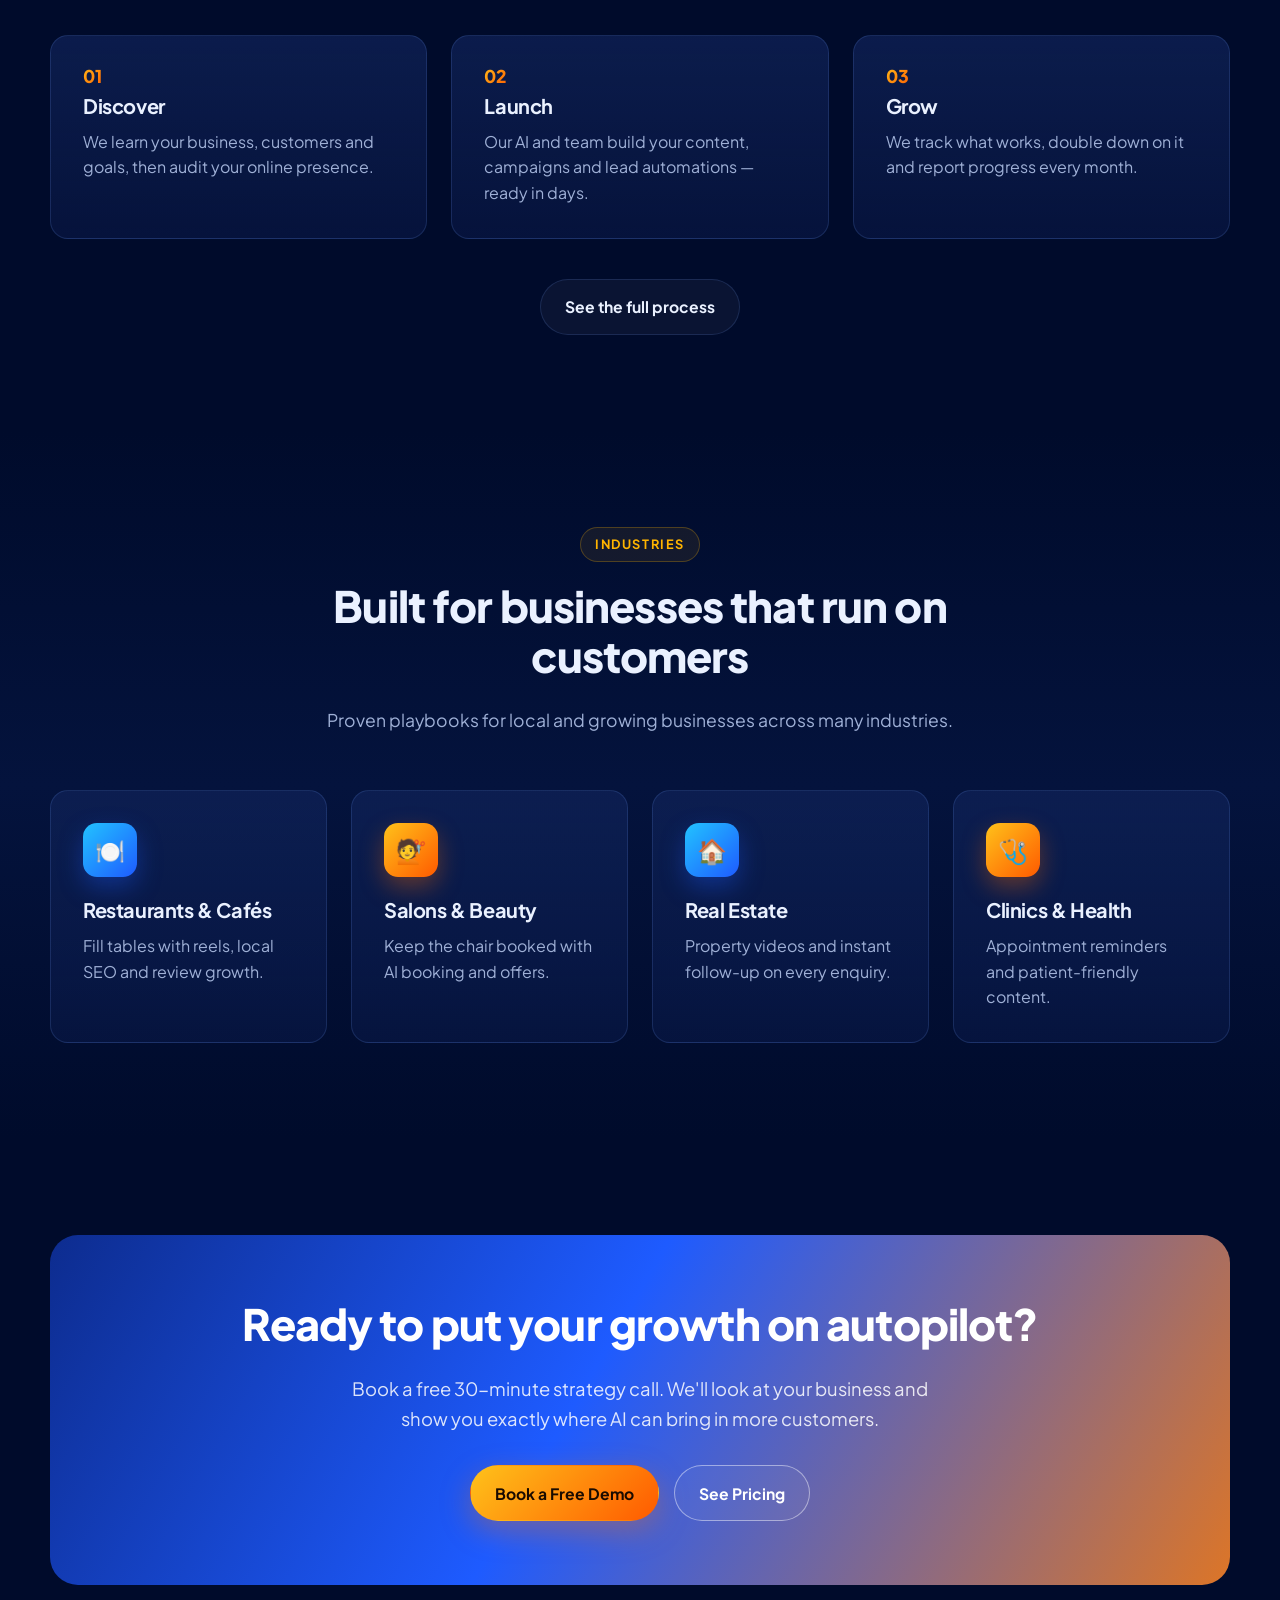
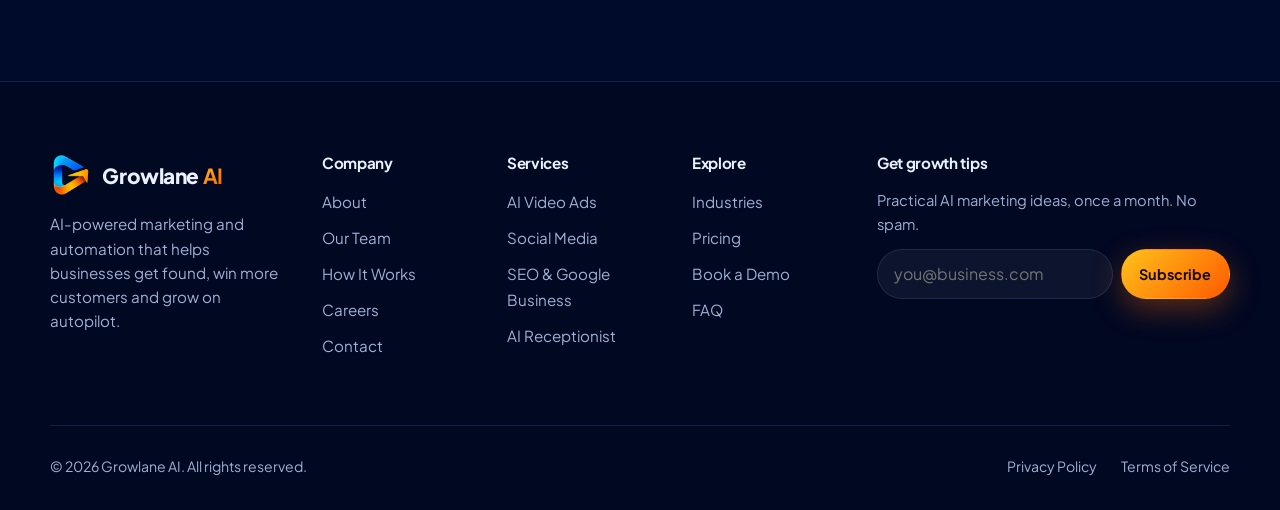
==== commit aeeb1019: "Add Team page - New team.html with the Wayne E Solutions team (same people and roles as Waynur's tea" ====
--- a/index.html
+++ b/index.html
@@ -25,7 +25,7 @@
       <img src="assets/img/growlane-logo.png" alt="Growlane AI logo" width="42" height="42">
       <span>Growlane <b>AI</b></span>
     </a>
-    <ul class="nav-links" id="nav-links"><li><a href="index.html" class="active" aria-current="page">Home</a></li><li><a href="services.html">Services</a></li><li><a href="how-it-works.html">How It Works</a></li><li><a href="industries.html">Industries</a></li><li><a href="pricing.html">Pricing</a></li><li><a href="about.html">About</a></li><li><a href="contact.html">Contact</a></li></ul>
+    <ul class="nav-links" id="nav-links"><li><a href="index.html" class="active" aria-current="page">Home</a></li><li><a href="services.html">Services</a></li><li><a href="how-it-works.html">How It Works</a></li><li><a href="industries.html">Industries</a></li><li><a href="pricing.html">Pricing</a></li><li><a href="about.html">About</a></li><li><a href="team.html">Team</a></li><li><a href="contact.html">Contact</a></li></ul>
     <div class="nav-cta">
       <a href="contact.html" class="btn btn-ghost btn-sm">Talk to us</a>
       <a href="demo.html" class="btn btn-primary btn-sm">Book a Demo</a>
@@ -201,6 +201,7 @@
         <h4>Company</h4>
         <ul>
           <li><a href="about.html">About</a></li>
+          <li><a href="team.html">Our Team</a></li>
           <li><a href="how-it-works.html">How It Works</a></li>
           <li><a href="careers.html">Careers</a></li>
           <li><a href="contact.html">Contact</a></li>
--- a/assets/css/style.css
+++ b/assets/css/style.css
@@ -81,17 +81,17 @@
 }
 .site-header.scrolled { border-color: var(--border); background: rgba(0, 11, 43, 0.92); }
 .nav { display: flex; align-items: center; justify-content: space-between; height: 76px; gap: 1rem; }
-.brand { display: flex; align-items: center; gap: 0.65rem; font-weight: 800; font-size: 1.3rem; letter-spacing: -0.02em; }
+.brand { white-space: nowrap; display: flex; align-items: center; gap: 0.65rem; font-weight: 800; font-size: 1.3rem; letter-spacing: -0.02em; }
 .brand img { width: 42px; height: 42px; }
 .brand span b { background: var(--grad-orange); -webkit-background-clip: text; background-clip: text; color: transparent; }
 .nav-links { display: flex; align-items: center; gap: 0.3rem; list-style: none; margin: 0; padding: 0; }
-.nav-links a { display: block; padding: 0.55rem 0.85rem; border-radius: 999px; font-weight: 600; font-size: 0.95rem; color: var(--muted); transition: color 0.2s, background 0.2s; }
+.nav-links a { white-space: nowrap; display: block; padding: 0.55rem 0.85rem; border-radius: 999px; font-weight: 600; font-size: 0.95rem; color: var(--muted); transition: color 0.2s, background 0.2s; }
 .nav-links a:hover, .nav-links a.active { color: var(--text); background: rgba(255, 255, 255, 0.06); }
 .nav-cta { display: flex; gap: 0.6rem; align-items: center; }
 .menu-toggle { display: none; background: none; border: 1px solid var(--border); color: var(--text); width: 44px; height: 44px; border-radius: 12px; cursor: pointer; }
 .menu-toggle svg { width: 22px; height: 22px; margin: auto; }
 
-@media (max-width: 1020px) {
+@media (max-width: 1180px) {
   .menu-toggle { display: grid; place-items: center; }
   .nav-links, .nav-cta .btn-ghost { display: none; }
   .nav-links.open {
@@ -344,3 +344,16 @@
   .float-card.one { left: 0; }
   .float-card.two { right: 0; }
 }
+
+/* Team */
+.team-card { text-align: center; padding: 2.2rem 1.5rem; }
+.team-card .avatar {
+  width: 88px; height: 88px; border-radius: 50%; margin: 0 auto 1.2rem;
+  display: grid; place-items: center; font-weight: 800; font-size: 1.6rem; color: #fff;
+  background: var(--grad-blue); box-shadow: 0 12px 30px rgba(30, 91, 255, 0.35);
+}
+.team-card .avatar.orange { background: var(--grad-orange); color: #1a0b00; box-shadow: 0 12px 30px rgba(255, 110, 0, 0.35); }
+.team-card h3 { margin-bottom: 0.25rem; }
+.team-card .role { margin: 0; font-size: 0.95rem; }
+.team-email { display: inline-block; margin-top: 0.6rem; font-size: 0.9rem; color: var(--blue); word-break: break-all; }
+.team-email:hover { color: var(--orange); }
